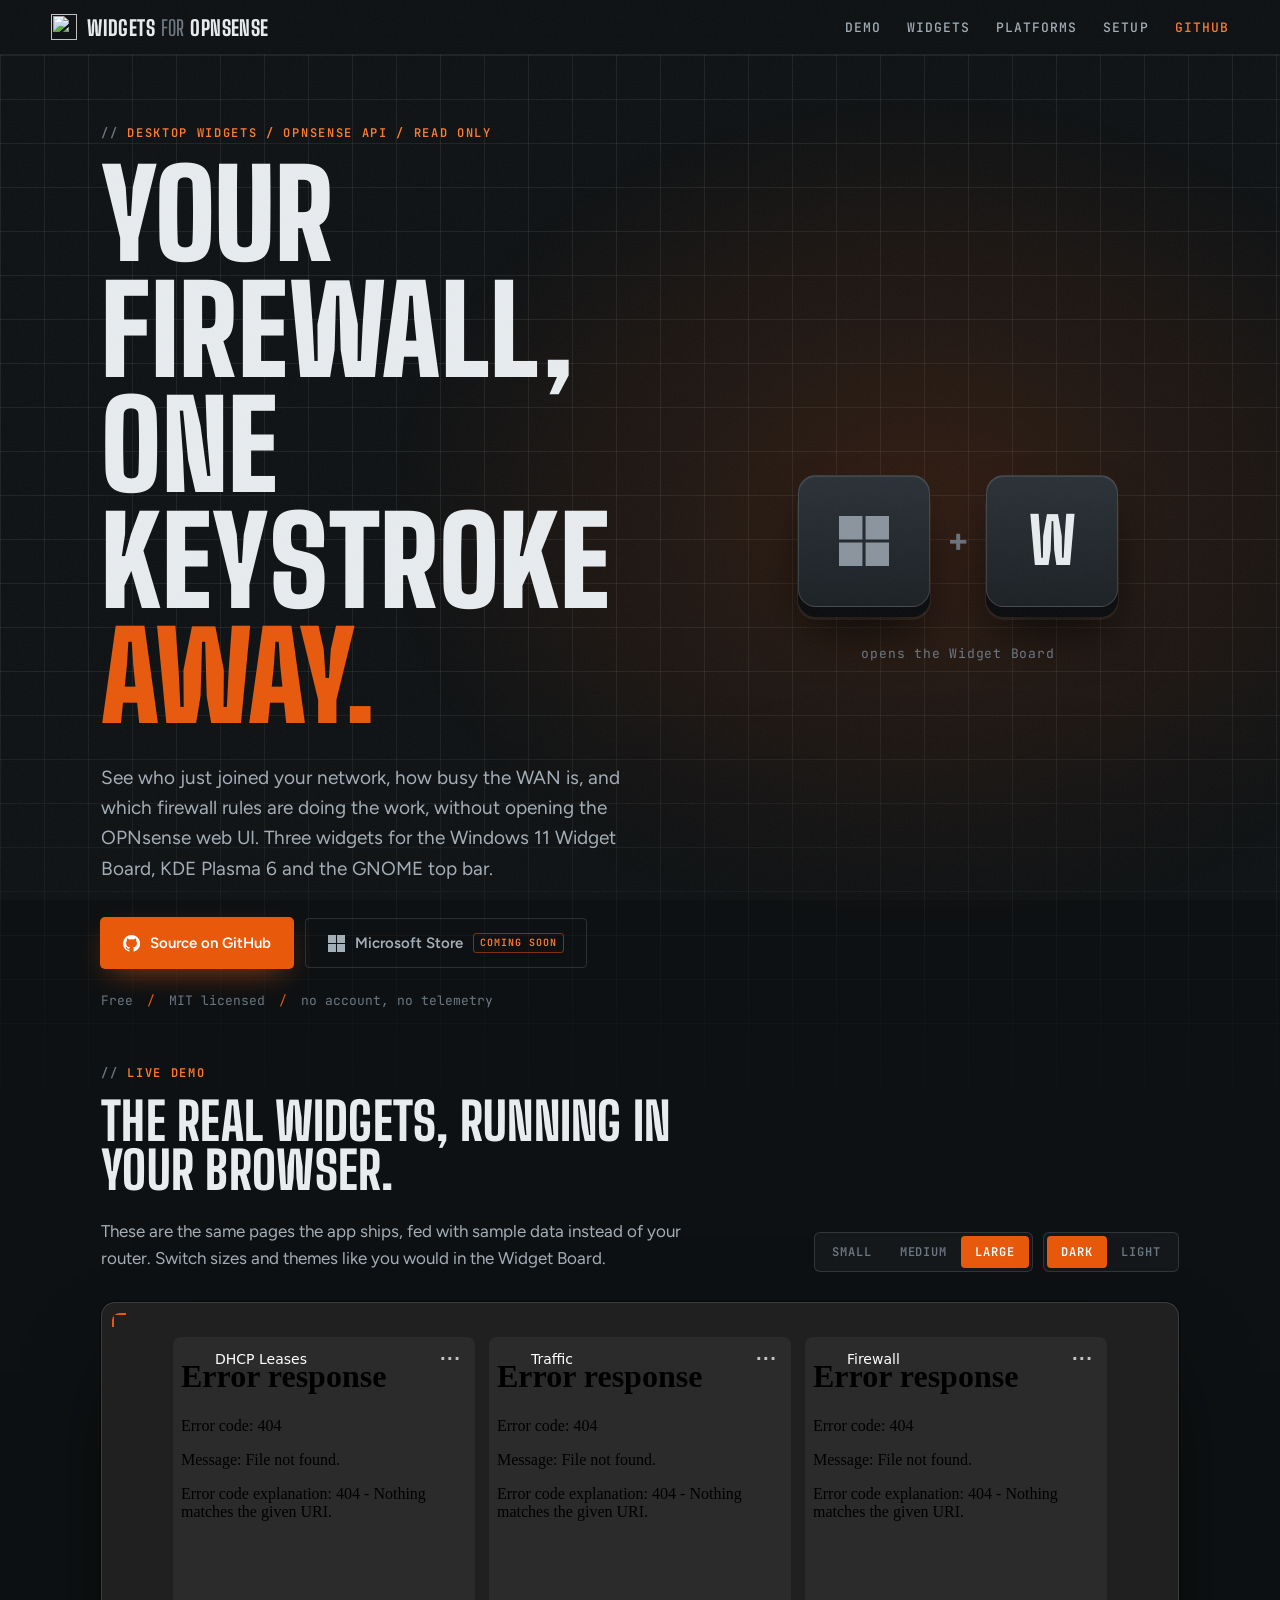
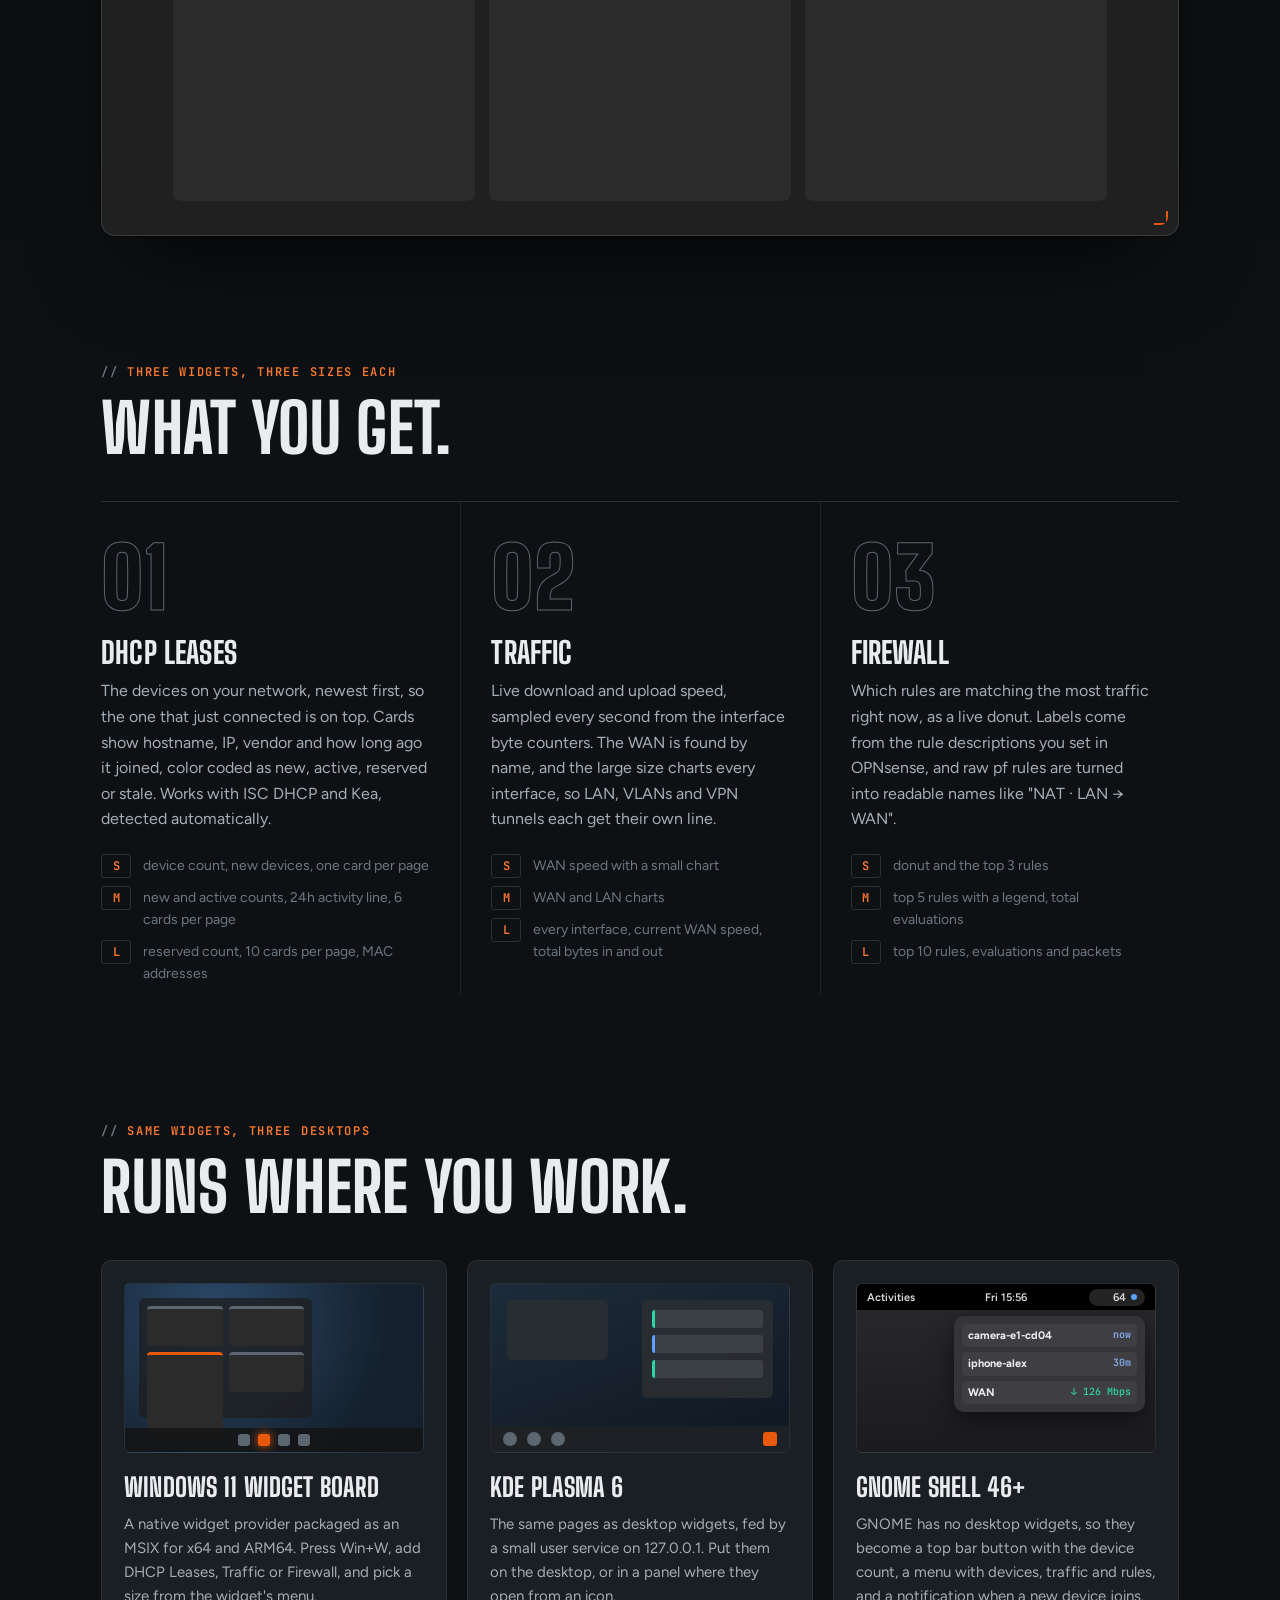
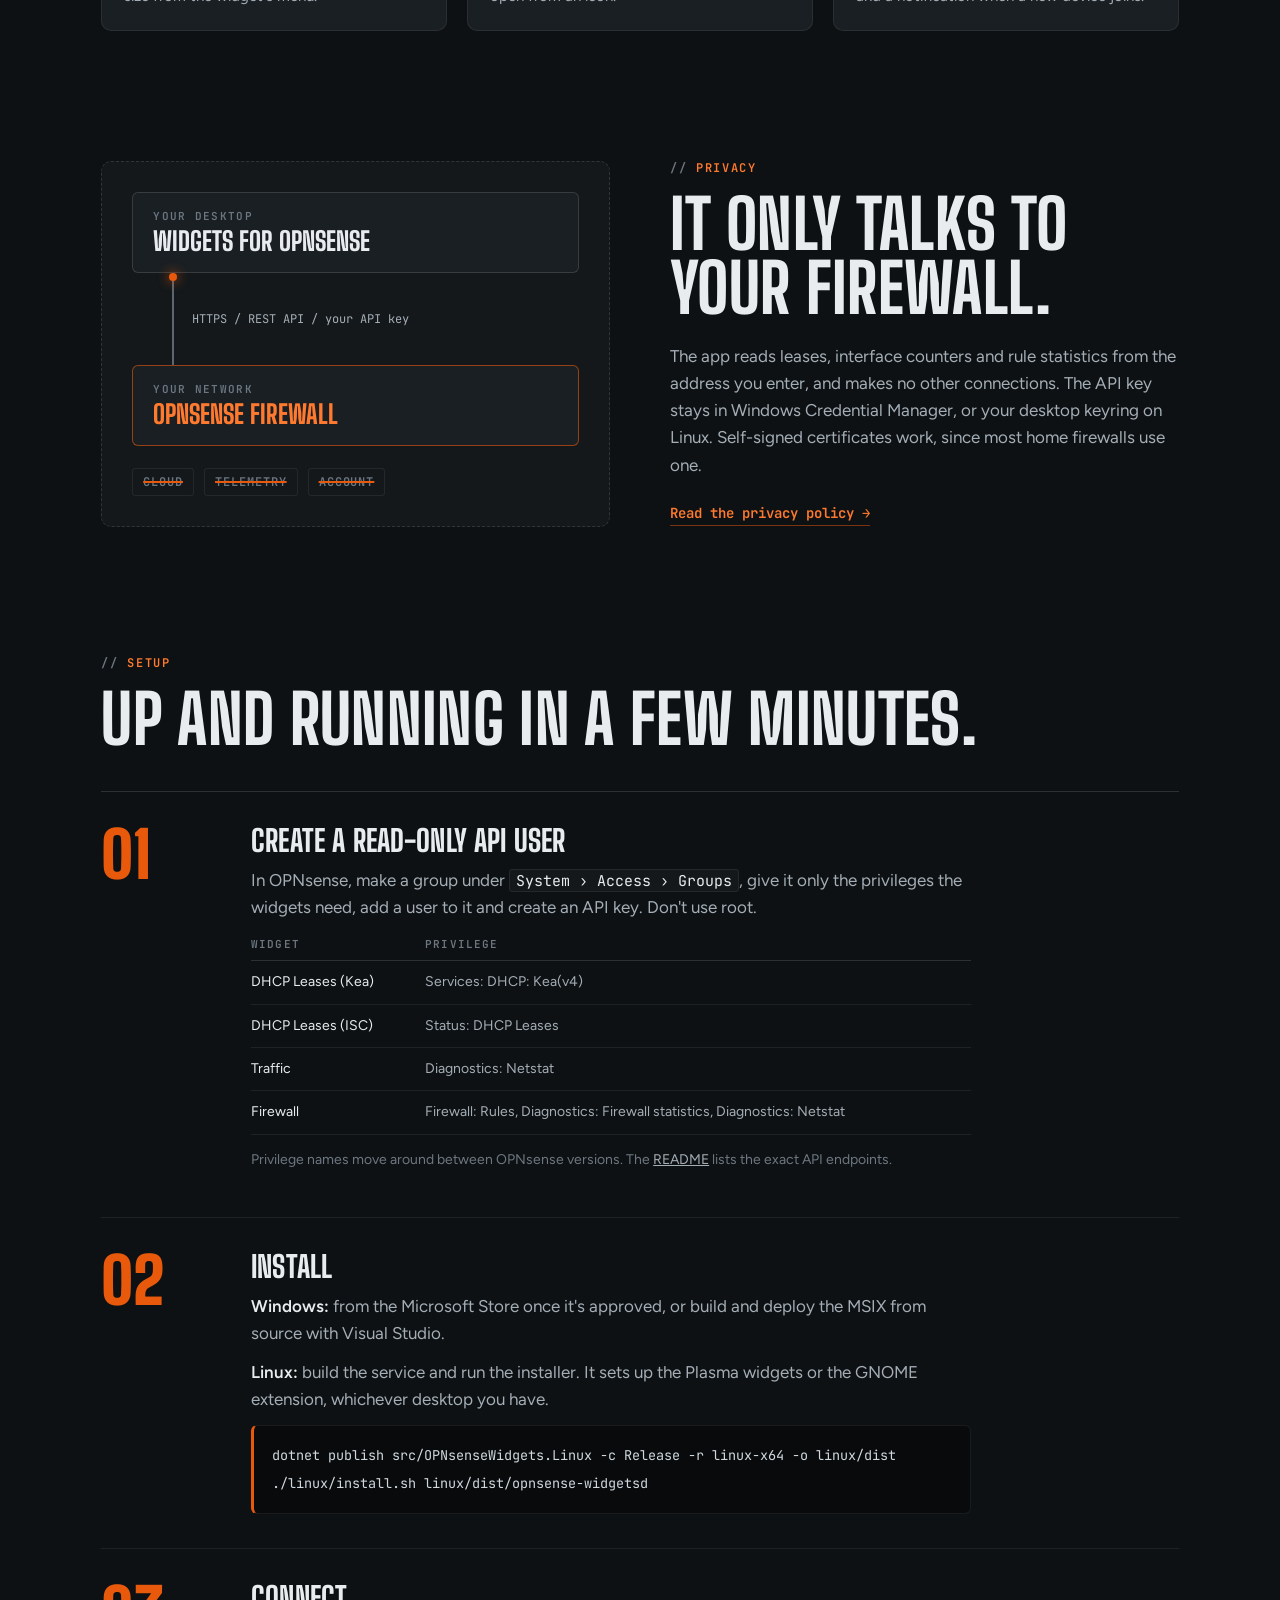
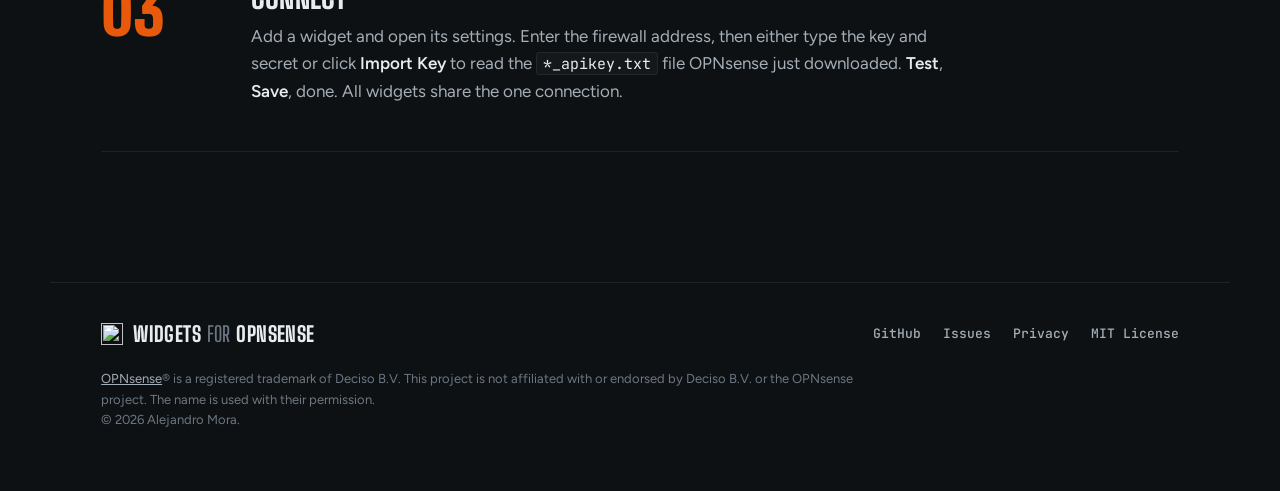
==== site/index.html @ 5791fb09 "feat: add project site for github pages Landing page with a live demo board that runs the shipped wi" ====
<!doctype html>
<html lang="en">
<head>
<meta charset="utf-8">
<meta name="viewport" content="width=device-width, initial-scale=1">
<title>Widgets for OPNsense</title>
<meta name="description" content="DHCP leases, live traffic and firewall rules from your OPNsense firewall, in the Windows 11 Widget Board, KDE Plasma 6 and the GNOME top bar. Free and open source.">
<meta property="og:title" content="Widgets for OPNsense">
<meta property="og:description" content="Your OPNsense firewall's DHCP leases, traffic and firewall rules, one keystroke away.">
<meta property="og:image" content="https://amd989.github.io/widgets-for-opnsense/assets/Screenshot-Dark.png">
<meta property="og:type" content="website">
<meta name="theme-color" content="#0e1113">
<link rel="icon" href="assets/logo.svg" type="image/svg+xml">
<link rel="preconnect" href="https://fonts.googleapis.com">
<link rel="preconnect" href="https://fonts.gstatic.com" crossorigin>
<link href="https://fonts.googleapis.com/css2?family=Big+Shoulders+Display:wght@600;800;900&family=Figtree:wght@400;500;600&family=JetBrains+Mono:wght@400;600&display=swap" rel="stylesheet">
<link rel="stylesheet" href="site.css">
</head>
<body>

<header class="nav">
  <a class="brand" href="#top" aria-label="Widgets for OPNsense, home">
    <img src="assets/logo.svg" alt="" width="26" height="26">
    <span>Widgets <em>for</em> OPNsense</span>
  </a>
  <nav aria-label="Sections">
    <a href="#demo">Demo</a>
    <a href="#widgets">Widgets</a>
    <a href="#platforms">Platforms</a>
    <a href="#setup">Setup</a>
    <a class="nav-gh" href="https://github.com/amd989/widgets-for-opnsense">GitHub</a>
  </nav>
</header>

<main id="top">

  <!-- Hero -->
  <section class="hero">
    <div class="hero-grid" aria-hidden="true"></div>
    <div class="hero-copy">
      <p class="eyebrow reveal" style="--d:0">desktop widgets / opnsense api / read only</p>
      <h1 class="reveal" style="--d:1">Your firewall,<br>one keystroke <span class="hl">away.</span></h1>
      <p class="lede reveal" style="--d:2">
        See who just joined your network, how busy the WAN is, and which firewall rules are doing the work,
        without opening the OPNsense web UI. Three widgets for the Windows 11 Widget Board, KDE Plasma 6 and the GNOME top bar.
      </p>
      <div class="cta reveal" style="--d:3">
        <a class="btn btn-primary" href="https://github.com/amd989/widgets-for-opnsense">
          <svg viewBox="0 0 16 16" aria-hidden="true"><path fill="currentColor" d="M8 0a8 8 0 0 0-2.53 15.59c.4.07.55-.17.55-.38v-1.34c-2.23.48-2.7-1.07-2.7-1.07-.36-.92-.89-1.17-.89-1.17-.73-.5.06-.49.06-.49.8.06 1.23.83 1.23.83.72 1.23 1.88.87 2.34.67.07-.52.28-.87.5-1.07-1.78-.2-3.65-.89-3.65-3.95 0-.87.31-1.59.83-2.15-.08-.2-.36-1.02.08-2.12 0 0 .67-.21 2.2.82a7.6 7.6 0 0 1 4 0c1.53-1.03 2.2-.82 2.2-.82.44 1.1.16 1.92.08 2.12.51.56.82 1.28.82 2.15 0 3.07-1.87 3.75-3.66 3.95.29.25.54.73.54 1.48v2.2c0 .21.15.46.55.38A8 8 0 0 0 8 0Z"/></svg>
          Source on GitHub
        </a>
        <span class="btn btn-ghost" title="Submitted to the Microsoft Store, waiting for certification">
          <svg viewBox="0 0 16 16" aria-hidden="true"><path fill="currentColor" d="M0 0h7.5v7.5H0zM8.5 0H16v7.5H8.5zM0 8.5h7.5V16H0zM8.5 8.5H16V16H8.5z"/></svg>
          Microsoft Store <small>coming soon</small>
        </span>
      </div>
      <p class="meta reveal" style="--d:4">Free <i>/</i> MIT licensed <i>/</i> no account, no telemetry</p>
    </div>

    <div class="keys reveal" style="--d:2" aria-label="Press Windows key and W to open the Widget Board">
      <kbd class="key key-win"><svg viewBox="0 0 16 16" aria-hidden="true"><path fill="currentColor" d="M0 0h7.5v7.5H0zM8.5 0H16v7.5H8.5zM0 8.5h7.5V16H0zM8.5 8.5H16V16H8.5z"/></svg></kbd>
      <span class="plus" aria-hidden="true">+</span>
      <kbd class="key key-w">W</kbd>
      <p class="keys-cap">opens the Widget Board</p>
    </div>
  </section>

  <!-- Live board -->
  <section id="demo" class="demo">
    <div class="demo-head">
      <div>
        <p class="eyebrow">live demo</p>
        <h2>The real widgets, running in your browser.</h2>
        <p class="sub">These are the same pages the app ships, fed with sample data instead of your router. Switch sizes and themes like you would in the Widget Board.</p>
      </div>
      <div class="controls" role="group" aria-label="Demo options">
        <div class="seg" role="radiogroup" aria-label="Widget size">
          <button type="button" data-size="small" role="radio" aria-checked="false">Small</button>
          <button type="button" data-size="medium" role="radio" aria-checked="false">Medium</button>
          <button type="button" data-size="large" role="radio" aria-checked="true">Large</button>
        </div>
        <div class="seg" role="radiogroup" aria-label="Theme">
          <button type="button" data-theme="dark" role="radio" aria-checked="true">Dark</button>
          <button type="button" data-theme="light" role="radio" aria-checked="false">Light</button>
        </div>
      </div>
    </div>

    <div class="board" data-theme="dark" data-size="large">
      <div class="tile" data-widget="DhcpLeases" data-title="DHCP Leases"></div>
      <div class="tile" data-widget="Traffic" data-title="Traffic"></div>
      <div class="tile" data-widget="Firewall" data-title="Firewall"></div>
    </div>
  </section>

  <!-- Widgets -->
  <section id="widgets" class="widgets">
    <p class="eyebrow">three widgets, three sizes each</p>
    <h2>What you get.</h2>

    <div class="wlist">
      <article class="w reveal-on-scroll">
        <span class="num">01</span>
        <h3>DHCP Leases</h3>
        <p>The devices on your network, newest first, so the one that just connected is on top. Cards show hostname, IP, vendor and how long ago it joined, color coded as new, active, reserved or stale. Works with ISC DHCP and Kea, detected automatically.</p>
        <dl class="sizes">
          <div><dt>S</dt><dd>device count, new devices, one card per page</dd></div>
          <div><dt>M</dt><dd>new and active counts, 24h activity line, 6 cards per page</dd></div>
          <div><dt>L</dt><dd>reserved count, 10 cards per page, MAC addresses</dd></div>
        </dl>
      </article>
      <article class="w reveal-on-scroll">
        <span class="num">02</span>
        <h3>Traffic</h3>
        <p>Live download and upload speed, sampled every second from the interface byte counters. The WAN is found by name, and the large size charts every interface, so LAN, VLANs and VPN tunnels each get their own line.</p>
        <dl class="sizes">
          <div><dt>S</dt><dd>WAN speed with a small chart</dd></div>
          <div><dt>M</dt><dd>WAN and LAN charts</dd></div>
          <div><dt>L</dt><dd>every interface, current WAN speed, total bytes in and out</dd></div>
        </dl>
      </article>
      <article class="w reveal-on-scroll">
        <span class="num">03</span>
        <h3>Firewall</h3>
        <p>Which rules are matching the most traffic right now, as a live donut. Labels come from the rule descriptions you set in OPNsense, and raw pf rules are turned into readable names like "NAT · LAN → WAN".</p>
        <dl class="sizes">
          <div><dt>S</dt><dd>donut and the top 3 rules</dd></div>
          <div><dt>M</dt><dd>top 5 rules with a legend, total evaluations</dd></div>
          <div><dt>L</dt><dd>top 10 rules, evaluations and packets</dd></div>
        </dl>
      </article>
    </div>
  </section>

  <!-- Platforms -->
  <section id="platforms" class="platforms">
    <p class="eyebrow">same widgets, three desktops</p>
    <h2>Runs where you work.</h2>

    <div class="plist">
      <article class="p reveal-on-scroll">
        <div class="mock mock-win" aria-hidden="true">
          <div class="mw-board">
            <span></span><span></span><span class="tall"></span><span></span>
          </div>
          <div class="mw-bar"><i></i><i class="on"></i><i></i><i></i></div>
        </div>
        <h3>Windows 11 Widget Board</h3>
        <p>A native widget provider packaged as an MSIX for x64 and ARM64. Press Win+W, add DHCP Leases, Traffic or Firewall, and pick a size from the widget's menu.</p>
      </article>
      <article class="p reveal-on-scroll">
        <div class="mock mock-kde" aria-hidden="true">
          <div class="mk-widget"><b></b><b></b><b></b></div>
          <div class="mk-widget small"><u></u></div>
          <div class="mk-panel"><i></i><i></i><i></i><i class="on"></i></div>
        </div>
        <h3>KDE Plasma 6</h3>
        <p>The same pages as desktop widgets, fed by a small user service on 127.0.0.1. Put them on the desktop, or in a panel where they open from an icon.</p>
      </article>
      <article class="p reveal-on-scroll">
        <div class="mock mock-gnome" aria-hidden="true">
          <div class="mg-bar"><span>Activities</span><span>Fri 15:56</span><span class="mg-btn"><img src="assets/logo.svg" alt="">64<i></i></span></div>
          <div class="mg-menu">
            <p><b>camera-e1-cd04</b><span>now</span></p>
            <p><b>iphone-alex</b><span>30m</span></p>
            <p class="t"><b>WAN</b><span>↓ 126 Mbps</span></p>
          </div>
        </div>
        <h3>GNOME Shell 46+</h3>
        <p>GNOME has no desktop widgets, so they become a top bar button with the device count, a menu with devices, traffic and rules, and a notification when a new device joins.</p>
      </article>
    </div>
  </section>

  <!-- Privacy -->
  <section class="privacy">
    <div class="flow reveal-on-scroll" aria-label="Your desktop talks only to your OPNsense firewall over its API">
      <div class="node">
        <span class="node-k">your desktop</span>
        <span class="node-v">Widgets for OPNsense</span>
      </div>
      <div class="wire"><span>HTTPS / REST API / your API key</span><i></i></div>
      <div class="node node-fw">
        <span class="node-k">your network</span>
        <span class="node-v">OPNsense firewall</span>
      </div>
      <div class="nocloud"><s>cloud</s><s>telemetry</s><s>account</s></div>
    </div>
    <div class="privacy-copy">
      <p class="eyebrow">privacy</p>
      <h2>It only talks to your firewall.</h2>
      <p>The app reads leases, interface counters and rule statistics from the address you enter, and makes no other connections. The API key stays in Windows Credential Manager, or your desktop keyring on Linux. Self-signed certificates work, since most home firewalls use one.</p>
      <a class="link" href="https://github.com/amd989/widgets-for-opnsense/blob/main/PRIVACY.md">Read the privacy policy →</a>
    </div>
  </section>

  <!-- Setup -->
  <section id="setup" class="setup">
    <p class="eyebrow">setup</p>
    <h2>Up and running in a few minutes.</h2>

    <ol class="steps">
      <li class="reveal-on-scroll">
        <h3>Create a read-only API user</h3>
        <p>In OPNsense, make a group under <span class="path">System › Access › Groups</span>, give it only the privileges the widgets need, add a user to it and create an API key. Don't use root.</p>
        <table class="priv">
          <thead><tr><th>Widget</th><th>Privilege</th></tr></thead>
          <tbody>
            <tr><td>DHCP Leases (Kea)</td><td>Services: DHCP: Kea(v4)</td></tr>
            <tr><td>DHCP Leases (ISC)</td><td>Status: DHCP Leases</td></tr>
            <tr><td>Traffic</td><td>Diagnostics: Netstat</td></tr>
            <tr><td>Firewall</td><td>Firewall: Rules, Diagnostics: Firewall statistics, Diagnostics: Netstat</td></tr>
          </tbody>
        </table>
        <p class="note">Privilege names move around between OPNsense versions. The <a href="https://github.com/amd989/widgets-for-opnsense#opnsense-api-user">README</a> lists the exact API endpoints.</p>
      </li>
      <li class="reveal-on-scroll">
        <h3>Install</h3>
        <p><b>Windows:</b> from the Microsoft Store once it's approved, or build and deploy the MSIX from source with Visual Studio.</p>
        <p><b>Linux:</b> build the service and run the installer. It sets up the Plasma widgets or the GNOME extension, whichever desktop you have.</p>
        <pre><code>dotnet publish src/OPNsenseWidgets.Linux -c Release -r linux-x64 -o linux/dist
./linux/install.sh linux/dist/opnsense-widgetsd</code></pre>
      </li>
      <li class="reveal-on-scroll">
        <h3>Connect</h3>
        <p>Add a widget and open its settings. Enter the firewall address, then either type the key and secret or click <b>Import Key</b> to read the <span class="path">*_apikey.txt</span> file OPNsense just downloaded. <b>Test</b>, <b>Save</b>, done. All widgets share the one connection.</p>
      </li>
    </ol>
  </section>

</main>

<footer class="foot">
  <div class="foot-row">
    <a class="brand" href="#top"><img src="assets/logo.svg" alt="" width="22" height="22"><span>Widgets <em>for</em> OPNsense</span></a>
    <nav aria-label="Project links">
      <a href="https://github.com/amd989/widgets-for-opnsense">GitHub</a>
      <a href="https://github.com/amd989/widgets-for-opnsense/issues">Issues</a>
      <a href="https://github.com/amd989/widgets-for-opnsense/blob/main/PRIVACY.md">Privacy</a>
      <a href="https://github.com/amd989/widgets-for-opnsense/blob/main/LICENSE">MIT License</a>
    </nav>
  </div>
  <p class="legal">
    <a href="https://opnsense.org">OPNsense</a>® is a registered trademark of Deciso B.V. This project is not affiliated with or endorsed by Deciso B.V. or the OPNsense project. The name is used with their permission.
    <br>© 2026 Alejandro Mora.
  </p>
</footer>

<script src="site.js"></script>
</body>
</html>
---- site/site.css ----
/* Widgets for OPNsense: project site.
   Look: a network operations console. Slate panels, a fine rack grid, signal orange from the logo. */

:root {
  --bg: #0e1113;
  --bg-2: #14181b;
  --panel: #1a1f23;
  --line: rgba(255, 255, 255, 0.07);
  --line-2: rgba(255, 255, 255, 0.13);
  --text: #e8ecef;
  --text-2: #a4aeb7;
  --text-3: #6c7782;
  --orange: #e8590c;
  --orange-2: #ff7a2e;
  --slate: #5c6670;
  --slate-2: #8a949e;
  --green: #2dd4a0;
  --display: "Big Shoulders Display", "Arial Narrow", sans-serif;
  --body: "Figtree", "Segoe UI", sans-serif;
  --mono: "JetBrains Mono", Consolas, monospace;
  --gutter: clamp(16px, 4vw, 56px);
  --max: 1180px;
}

* { box-sizing: border-box; margin: 0; padding: 0; }
html { scroll-behavior: smooth; }
body {
  background: var(--bg);
  color: var(--text);
  font: 400 17px/1.6 var(--body);
  -webkit-font-smoothing: antialiased;
  overflow-x: hidden;
}
/* Film grain over everything, very faint */
body::after {
  content: ""; position: fixed; inset: 0; pointer-events: none; z-index: 100; opacity: 0.05;
  background-image: url("data:image/svg+xml,%3Csvg xmlns='http://www.w3.org/2000/svg' width='160' height='160'%3E%3Cfilter id='n'%3E%3CfeTurbulence type='fractalNoise' baseFrequency='0.9' numOctaves='2' stitchTiles='stitch'/%3E%3C/filter%3E%3Crect width='100%25' height='100%25' filter='url(%23n)'/%3E%3C/svg%3E");
}
a { color: inherit; }
img { display: block; }
::selection { background: var(--orange); color: #fff; }

section, .foot { max-width: var(--max); margin: 0 auto; padding: 0 var(--gutter); }

.eyebrow {
  font: 600 12px/1 var(--mono); letter-spacing: 0.14em; text-transform: uppercase;
  color: var(--orange-2); margin-bottom: 18px;
}
.eyebrow::before { content: "// "; color: var(--text-3); }
h1, h2, h3 { font-family: var(--display); font-weight: 800; letter-spacing: 0.005em; line-height: 0.95; }
h2 { font-size: clamp(40px, 6vw, 68px); text-transform: uppercase; margin-bottom: 22px; }
h3 { font-size: 30px; text-transform: uppercase; margin-bottom: 12px; }

/* Nav */
.nav {
  position: sticky; top: 0; z-index: 50;
  display: flex; align-items: center; justify-content: space-between; gap: 16px;
  padding: 14px var(--gutter);
  background: rgba(14, 17, 19, 0.78); backdrop-filter: blur(12px);
  border-bottom: 1px solid var(--line);
}
.brand { display: flex; align-items: center; gap: 10px; text-decoration: none; font: 800 21px/1 var(--display); text-transform: uppercase; letter-spacing: 0.02em; }
.brand em { font-style: normal; color: var(--text-3); font-weight: 600; }
.nav nav { display: flex; gap: 26px; font: 500 13px/1 var(--mono); text-transform: uppercase; letter-spacing: 0.08em; }
.nav nav a { text-decoration: none; color: var(--text-2); transition: color 0.2s; }
.nav nav a:hover { color: var(--text); }
.nav .nav-gh { color: var(--orange-2); }
@media (max-width: 760px) { .nav nav a:not(.nav-gh) { display: none; } }

/* Hero */
.hero {
  position: relative; min-height: 78vh;
  display: grid; grid-template-columns: 1.35fr 1fr; align-items: center; gap: 40px;
  padding-top: 72px; padding-bottom: 150px;
}
.hero-grid {
  position: absolute; inset: 0 calc(50% - 50vw); z-index: -1;
  background:
    radial-gradient(ellipse 60% 55% at 72% 42%, rgba(232, 89, 12, 0.16), transparent 70%),
    linear-gradient(var(--line) 1px, transparent 1px) 0 0 / 44px 44px,
    linear-gradient(90deg, var(--line) 1px, transparent 1px) 0 0 / 44px 44px;
  mask-image: linear-gradient(to bottom, #000 55%, transparent);
}
h1 { font-size: clamp(56px, 9.5vw, 128px); text-transform: uppercase; font-weight: 900; margin-bottom: 28px; }
h1 .hl { color: var(--orange); }
.lede { max-width: 560px; color: var(--text-2); font-size: 19px; margin-bottom: 34px; }
.cta { display: flex; flex-wrap: wrap; gap: 12px; margin-bottom: 26px; }
.btn {
  display: inline-flex; align-items: center; gap: 10px; height: 50px; padding: 0 22px;
  font: 600 15px/1 var(--body); text-decoration: none; border-radius: 4px;
  transition: transform 0.15s, background 0.2s, box-shadow 0.2s;
}
.btn svg { width: 17px; height: 17px; }
.btn-primary { background: var(--orange); color: #fff; box-shadow: 0 0 0 1px var(--orange), 0 10px 30px -10px rgba(232, 89, 12, 0.7); }
.btn-primary:hover { background: var(--orange-2); transform: translateY(-2px); }
.btn-ghost { border: 1px solid var(--line-2); color: var(--text-2); cursor: default; }
.btn-ghost small { font: 600 10px/1 var(--mono); text-transform: uppercase; letter-spacing: 0.1em; color: var(--orange-2); border: 1px solid rgba(232, 89, 12, 0.5); padding: 4px 6px; border-radius: 3px; }
.meta { font: 400 13px/1 var(--mono); color: var(--text-3); }
.meta i { font-style: normal; color: var(--orange); padding: 0 6px; }

/* Keycaps: Win then W press in a loop */
.keys { display: grid; grid-template-columns: auto auto auto; align-items: center; justify-content: center; gap: 18px; }
.key {
  display: grid; place-items: center; width: 132px; height: 132px; border-radius: 18px;
  font: 800 64px/1 var(--display); color: var(--text);
  background: linear-gradient(180deg, #2a3137, #1b2024);
  border: 1px solid var(--line-2);
  box-shadow: 0 10px 0 #0a0c0e, 0 12px 0 1px rgba(255,255,255,0.06), 0 30px 50px -10px rgba(0,0,0,0.8), inset 0 1px 0 rgba(255,255,255,0.1);
  animation: press 4s infinite;
}
.key svg { width: 50px; height: 50px; color: var(--slate-2); }
.key-w { animation-delay: 0.35s; }
.plus { font: 600 34px/1 var(--mono); color: var(--text-3); }
.keys-cap { grid-column: 1 / -1; text-align: center; margin-top: 22px; font: 400 13px/1 var(--mono); color: var(--text-3); letter-spacing: 0.06em; }
@keyframes press {
  0%, 12%, 100% { transform: translateY(0); box-shadow: 0 10px 0 #0a0c0e, 0 12px 0 1px rgba(255,255,255,0.06), 0 30px 50px -10px rgba(0,0,0,0.8), inset 0 1px 0 rgba(255,255,255,0.1); }
  5%, 9% { transform: translateY(8px); border-color: rgba(232, 89, 12, 0.8);
           box-shadow: 0 2px 0 #0a0c0e, 0 0 40px -4px rgba(232, 89, 12, 0.55), inset 0 1px 0 rgba(255,255,255,0.1); }
}

/* Demo board */
.demo { position: relative; margin-top: -90px; padding-bottom: 130px; }
.demo-head { display: flex; justify-content: space-between; align-items: end; gap: 28px; flex-wrap: wrap; margin-bottom: 30px; }
.demo-head h2 { font-size: clamp(34px, 4.6vw, 52px); max-width: 640px; }
.sub { color: var(--text-2); max-width: 580px; }
.controls { display: flex; gap: 10px; flex-wrap: wrap; }
.seg { display: inline-flex; padding: 3px; border: 1px solid var(--line-2); border-radius: 6px; background: var(--bg-2); }
.seg button {
  font: 600 12px/1 var(--mono); text-transform: uppercase; letter-spacing: 0.08em;
  padding: 10px 14px; border: 0; border-radius: 4px; background: transparent; color: var(--text-3); cursor: pointer;
  transition: background 0.2s, color 0.2s;
}
.seg button:hover { color: var(--text); }
.seg button[aria-checked="true"] { background: var(--orange); color: #fff; }
.seg button:focus-visible { outline: 2px solid var(--orange-2); outline-offset: 2px; }

.board {
  --board-bg: #202020; --tile-bg: #2b2b2b; --tile-text: #fff; --tile-text-2: rgba(255,255,255,0.72);
  display: flex; justify-content: center; align-items: flex-start; flex-wrap: wrap; gap: 14px;
  padding: 34px 24px; border-radius: 14px;
  background: var(--board-bg);
  border: 1px solid var(--line-2);
  box-shadow: 0 40px 90px -30px rgba(0,0,0,0.9), 0 0 0 1px rgba(0,0,0,0.5);
  transition: background 0.35s;
  position: relative;
}
.board::before { /* corner marks, like a rack panel */
  content: ""; position: absolute; inset: 10px; pointer-events: none; border-radius: 8px;
  background:
    linear-gradient(var(--orange), var(--orange)) top left / 14px 2px no-repeat,
    linear-gradient(var(--orange), var(--orange)) top left / 2px 14px no-repeat,
    linear-gradient(var(--orange), var(--orange)) bottom right / 14px 2px no-repeat,
    linear-gradient(var(--orange), var(--orange)) bottom right / 2px 14px no-repeat;
}
.board[data-theme="light"] { --board-bg: #e9eef3; --tile-bg: #fbfbfb; --tile-text: #1a1a1a; --tile-text-2: rgba(0,0,0,0.6); }
.tile {
  position: relative; width: 302px; height: var(--h, 464px); flex: none;
  border-radius: 8px; overflow: hidden; background: var(--tile-bg); color: var(--tile-text);
  transition: height 0.45s cubic-bezier(.2,.8,.2,1), background 0.35s;
  font-family: "Segoe UI Variable Text", "Segoe UI", system-ui, sans-serif;
}
.board[data-size="small"] .tile { --h: 148px; }
.board[data-size="medium"] .tile { --h: 306px; }
.tile iframe { position: absolute; inset: 0; width: 100%; height: 100%; border: 0; background: transparent; }
.titlebar {
  position: absolute; top: 0; left: 0; right: 0; height: 44px; z-index: 1;
  display: flex; align-items: center; justify-content: space-between; padding: 0 14px 0 16px;
  pointer-events: none; font-size: 14px;
}
.titlebar .name { display: flex; align-items: center; gap: 10px; }
.titlebar img { width: 16px; height: 16px; }
.titlebar .more { font-size: 16px; font-weight: 700; letter-spacing: 1px; color: var(--tile-text-2); }

/* Widgets list */
.widgets { padding-bottom: 130px; }
.wlist { display: grid; grid-template-columns: repeat(3, 1fr); border-top: 1px solid var(--line-2); margin-top: 40px; }
.w { padding: 34px 30px 10px 0; position: relative; }
.w + .w { padding-left: 30px; border-left: 1px solid var(--line); }
.num { display: block; font: 900 84px/1 var(--display); color: transparent; -webkit-text-stroke: 1px var(--slate); margin-bottom: 18px; }
.w:hover .num { -webkit-text-stroke-color: var(--orange); }
.w p { color: var(--text-2); font-size: 16px; margin-bottom: 22px; }
.sizes { display: grid; gap: 8px; }
.sizes div { display: grid; grid-template-columns: 30px 1fr; gap: 12px; align-items: baseline; }
.sizes dt { font: 600 12px/22px var(--mono); text-align: center; border: 1px solid var(--line-2); border-radius: 3px; color: var(--orange-2); }
.sizes dd { font-size: 14px; color: var(--text-3); }

/* Platforms */
.platforms { padding-bottom: 130px; }
.plist { display: grid; grid-template-columns: repeat(3, 1fr); gap: 20px; margin-top: 40px; }
.p { background: var(--panel); border: 1px solid var(--line); border-radius: 10px; padding: 22px; transition: border-color 0.25s, transform 0.25s; }
.p:hover { border-color: rgba(232, 89, 12, 0.5); transform: translateY(-4px); }
.p h3 { font-size: 26px; margin-top: 22px; }
.p p { color: var(--text-2); font-size: 15px; }
.mock { height: 170px; border-radius: 6px; position: relative; overflow: hidden; border: 1px solid var(--line); }

.mock-win { background: radial-gradient(circle at 30% 20%, #2c4a6a, #14202d 70%); }
.mw-board { position: absolute; left: 14px; top: 14px; bottom: 34px; width: 58%; padding: 8px; border-radius: 6px;
  background: rgba(30, 30, 30, 0.75); backdrop-filter: blur(6px); display: grid; grid-template-columns: 1fr 1fr; gap: 6px; align-content: start; }
.mw-board span { height: 40px; border-radius: 4px; background: #2b2b2b; border-top: 3px solid var(--slate); }
.mw-board span.tall { height: 86px; grid-row: span 2; border-top-color: var(--orange); }
.mw-bar { position: absolute; left: 0; right: 0; bottom: 0; height: 24px; background: rgba(20, 20, 20, 0.85); display: flex; justify-content: center; gap: 8px; align-items: center; }
.mw-bar i { width: 12px; height: 12px; border-radius: 3px; background: var(--slate); }
.mw-bar i.on { background: var(--orange); box-shadow: 0 0 10px var(--orange); }

.mock-kde { background: linear-gradient(160deg, #1d2b3a, #0f1720); }
.mk-widget { position: absolute; right: 16px; top: 16px; width: 44%; height: 98px; border-radius: 6px; background: rgba(42, 46, 50, 0.92); padding: 10px; display: grid; gap: 7px; align-content: start; }
.mk-widget b { height: 18px; border-radius: 3px; background: #3a4046; border-left: 3px solid var(--green); }
.mk-widget b:nth-child(2) { border-left-color: #5ba3ff; }
.mk-widget.small { right: auto; left: 16px; width: 34%; height: 60px; }
.mk-widget.small u { display: block; height: 100%; border-radius: 3px;
  background: linear-gradient(transparent 55%, rgba(45, 212, 160, 0.25) 55%), repeating-linear-gradient(90deg, transparent 0 10px, rgba(45,212,160,0.5) 10px 11px); }
.mk-panel { position: absolute; left: 0; right: 0; bottom: 0; height: 26px; background: rgba(30, 33, 36, 0.95); display: flex; gap: 10px; align-items: center; padding-left: 12px; }
.mk-panel i { width: 14px; height: 14px; border-radius: 50%; background: var(--slate); }
.mk-panel i.on { border-radius: 3px; background: var(--orange); margin-left: auto; margin-right: 12px; }

.mock-gnome { background: linear-gradient(180deg, #2a2a2e, #1b1b1e); }
.mg-bar { height: 26px; background: #000; display: grid; grid-template-columns: 1fr auto 1fr; align-items: center; padding: 0 10px; font: 600 11px/1 var(--body); color: #ddd; }
.mg-bar span:nth-child(2) { text-align: center; }
.mg-btn { justify-self: end; display: inline-flex; align-items: center; gap: 5px; padding: 3px 8px; border-radius: 10px; background: rgba(255,255,255,0.14); }
.mg-btn img { width: 11px; height: 11px; }
.mg-btn i { width: 6px; height: 6px; border-radius: 50%; background: #5ba3ff; }
.mg-menu { position: absolute; right: 10px; top: 32px; width: 64%; padding: 8px; border-radius: 10px; background: #353539; box-shadow: 0 8px 24px rgba(0,0,0,0.5); display: grid; gap: 5px; }
.mg-menu p { display: flex; justify-content: space-between; font: 500 11px/1.4 var(--body); color: #eee; padding: 4px 6px; border-radius: 5px; background: rgba(255,255,255,0.05); }
.mg-menu p span { font-family: var(--mono); color: #8ab4f8; font-size: 10px; }
.mg-menu p.t span { color: var(--green); }

/* Privacy */
.privacy { display: grid; grid-template-columns: 1fr 1fr; gap: 60px; align-items: center; padding-bottom: 130px; }
.privacy-copy p:not(.eyebrow) { color: var(--text-2); margin-bottom: 20px; }
.link { color: var(--orange-2); font: 600 14px/1 var(--mono); text-decoration: none; border-bottom: 1px solid rgba(232, 89, 12, 0.5); padding-bottom: 3px; }
.link:hover { color: #fff; border-color: #fff; }
.flow { display: grid; grid-template-columns: 1fr; gap: 0; position: relative; padding: 30px; border: 1px dashed var(--line-2); border-radius: 10px; background: var(--bg-2); }
.node { padding: 18px 20px; border: 1px solid var(--line-2); border-radius: 6px; background: var(--panel); display: grid; gap: 6px; }
.node-k { font: 600 11px/1 var(--mono); text-transform: uppercase; letter-spacing: 0.12em; color: var(--text-3); }
.node-v { font: 800 26px/1 var(--display); text-transform: uppercase; }
.node-fw { border-color: rgba(232, 89, 12, 0.6); }
.node-fw .node-v { color: var(--orange-2); }
.wire { position: relative; height: 92px; margin-left: 40px; border-left: 2px solid var(--slate); }
.wire span { position: absolute; left: 18px; top: 50%; transform: translateY(-50%); font: 400 12px/1.4 var(--mono); color: var(--text-2); }
.wire i { position: absolute; left: -5px; top: 0; width: 8px; height: 8px; border-radius: 50%; background: var(--orange); box-shadow: 0 0 12px var(--orange); animation: packet 1.8s linear infinite; }
@keyframes packet { from { top: 0; } to { top: calc(100% - 8px); } }
.nocloud { display: flex; gap: 10px; margin-top: 22px; flex-wrap: wrap; }
.nocloud s { font: 600 12px/1 var(--mono); text-transform: uppercase; letter-spacing: 0.08em; color: var(--text-3); padding: 7px 10px; border: 1px solid var(--line); border-radius: 3px; text-decoration-color: var(--orange); text-decoration-thickness: 2px; }

/* Setup */
.setup { padding-bottom: 130px; }
.steps { list-style: none; counter-reset: s; display: grid; gap: 0; margin-top: 40px; border-top: 1px solid var(--line-2); }
.steps li { counter-increment: s; display: grid; grid-template-columns: 120px 1fr; column-gap: 30px; padding: 34px 0; border-bottom: 1px solid var(--line); }
.steps li::before { content: counter(s, decimal-leading-zero); grid-row: 1 / span 10; font: 900 64px/0.9 var(--display); color: var(--orange); }
.steps h3 { font-size: 30px; }
.steps p { color: var(--text-2); max-width: 720px; margin-bottom: 12px; }
.steps b { color: var(--text); font-weight: 600; }
.path { font: 400 0.88em var(--mono); color: var(--text); background: var(--bg-2); border: 1px solid var(--line); padding: 1px 6px; border-radius: 3px; white-space: nowrap; }
.note { font-size: 14px; color: var(--text-3) !important; }
.note a { color: var(--text-2); }
.priv { border-collapse: collapse; margin: 6px 0 14px; font-size: 14px; max-width: 720px; width: 100%; }
.priv th { text-align: left; font: 600 11px/1 var(--mono); text-transform: uppercase; letter-spacing: 0.1em; color: var(--text-3); padding: 0 16px 10px 0; border-bottom: 1px solid var(--line-2); }
.priv td { padding: 10px 16px 10px 0; border-bottom: 1px solid var(--line); color: var(--text-2); vertical-align: top; }
.priv td:first-child { color: var(--text); white-space: nowrap; }
pre { max-width: 720px; overflow-x: auto; padding: 16px 18px; border-radius: 6px; background: #080a0b; border: 1px solid var(--line); border-left: 3px solid var(--orange); }
code { font: 400 13.5px/1.7 var(--mono); color: #cfd8df; }

/* Footer */
.foot { padding-top: 40px; padding-bottom: 60px; border-top: 1px solid var(--line); }
.foot-row { display: flex; justify-content: space-between; align-items: center; gap: 20px; flex-wrap: wrap; margin-bottom: 24px; }
.foot nav { display: flex; gap: 22px; flex-wrap: wrap; font: 500 13px/1 var(--mono); }
.foot nav a { color: var(--text-2); text-decoration: none; }
.foot nav a:hover { color: var(--orange-2); }
.legal { font-size: 13px; color: var(--text-3); max-width: 760px; }
.legal a { color: var(--text-2); }

/* Motion: staggered load, reveal on scroll */
.reveal { opacity: 0; transform: translateY(18px); animation: rise 0.8s cubic-bezier(.2,.8,.2,1) forwards; animation-delay: calc(var(--d) * 110ms + 100ms); }
@keyframes rise { to { opacity: 1; transform: none; } }
.reveal-on-scroll { opacity: 0; transform: translateY(24px); transition: opacity 0.7s, transform 0.7s cubic-bezier(.2,.8,.2,1); }
.reveal-on-scroll.in { opacity: 1; transform: none; }
.plist .p:nth-child(2), .wlist .w:nth-child(2) { transition-delay: 0.1s; }
.plist .p:nth-child(3), .wlist .w:nth-child(3) { transition-delay: 0.2s; }
@media (prefers-reduced-motion: reduce) {
  *, *::before, *::after { animation: none !important; transition: none !important; }
  .reveal, .reveal-on-scroll { opacity: 1; transform: none; }
}

/* Responsive */
@media (max-width: 980px) {
  .hero { grid-template-columns: 1fr; min-height: 0; padding-bottom: 130px; }
  .keys { justify-content: start; }
  .key { width: 96px; height: 96px; font-size: 46px; }
  .key svg { width: 36px; height: 36px; }
  .keys-cap { text-align: left; }
  .wlist, .plist { grid-template-columns: 1fr; }
  .w + .w { padding-left: 0; border-left: 0; border-top: 1px solid var(--line); }
  .privacy { grid-template-columns: 1fr; gap: 40px; }
}
@media (max-width: 640px) {
  .board { padding: 24px 8px; }
  .steps li { grid-template-columns: 1fr; }
  .steps li::before { grid-row: auto; margin-bottom: 14px; font-size: 48px; }
  .priv td:first-child { white-space: normal; }
}
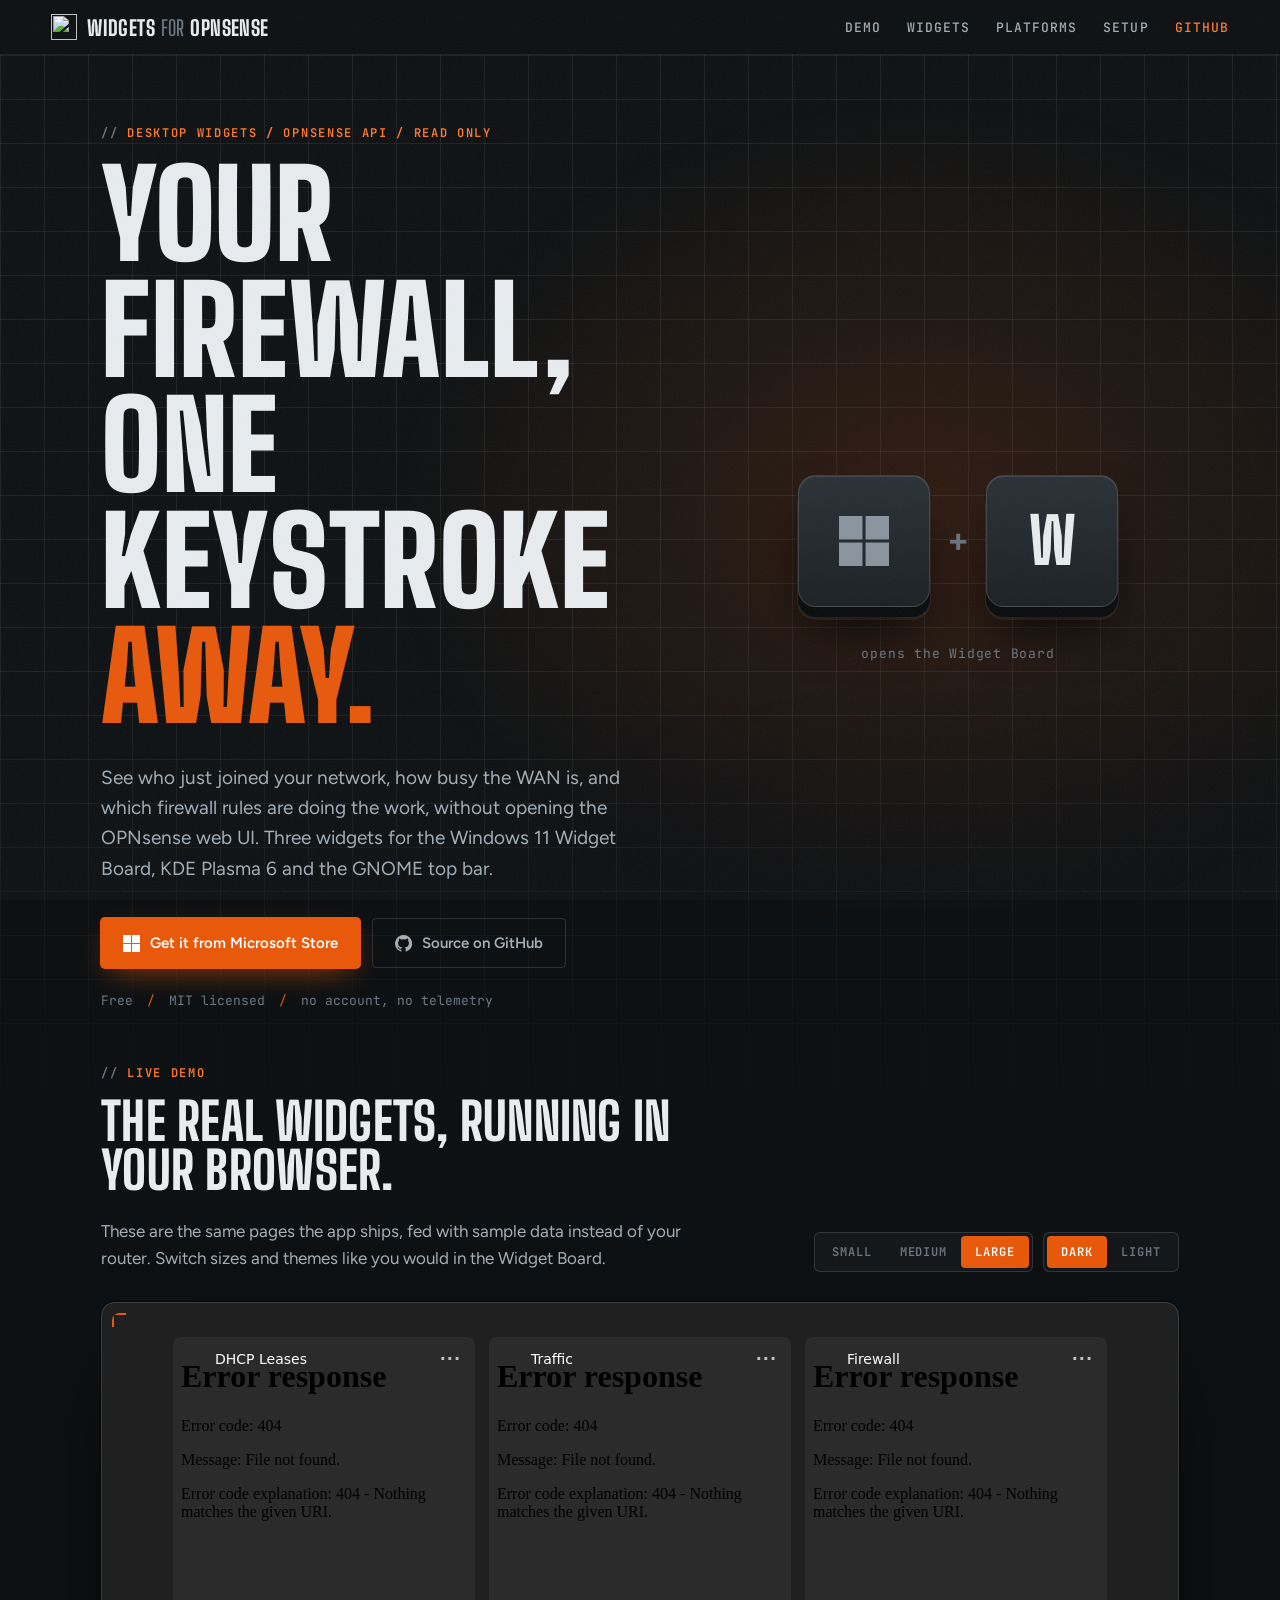
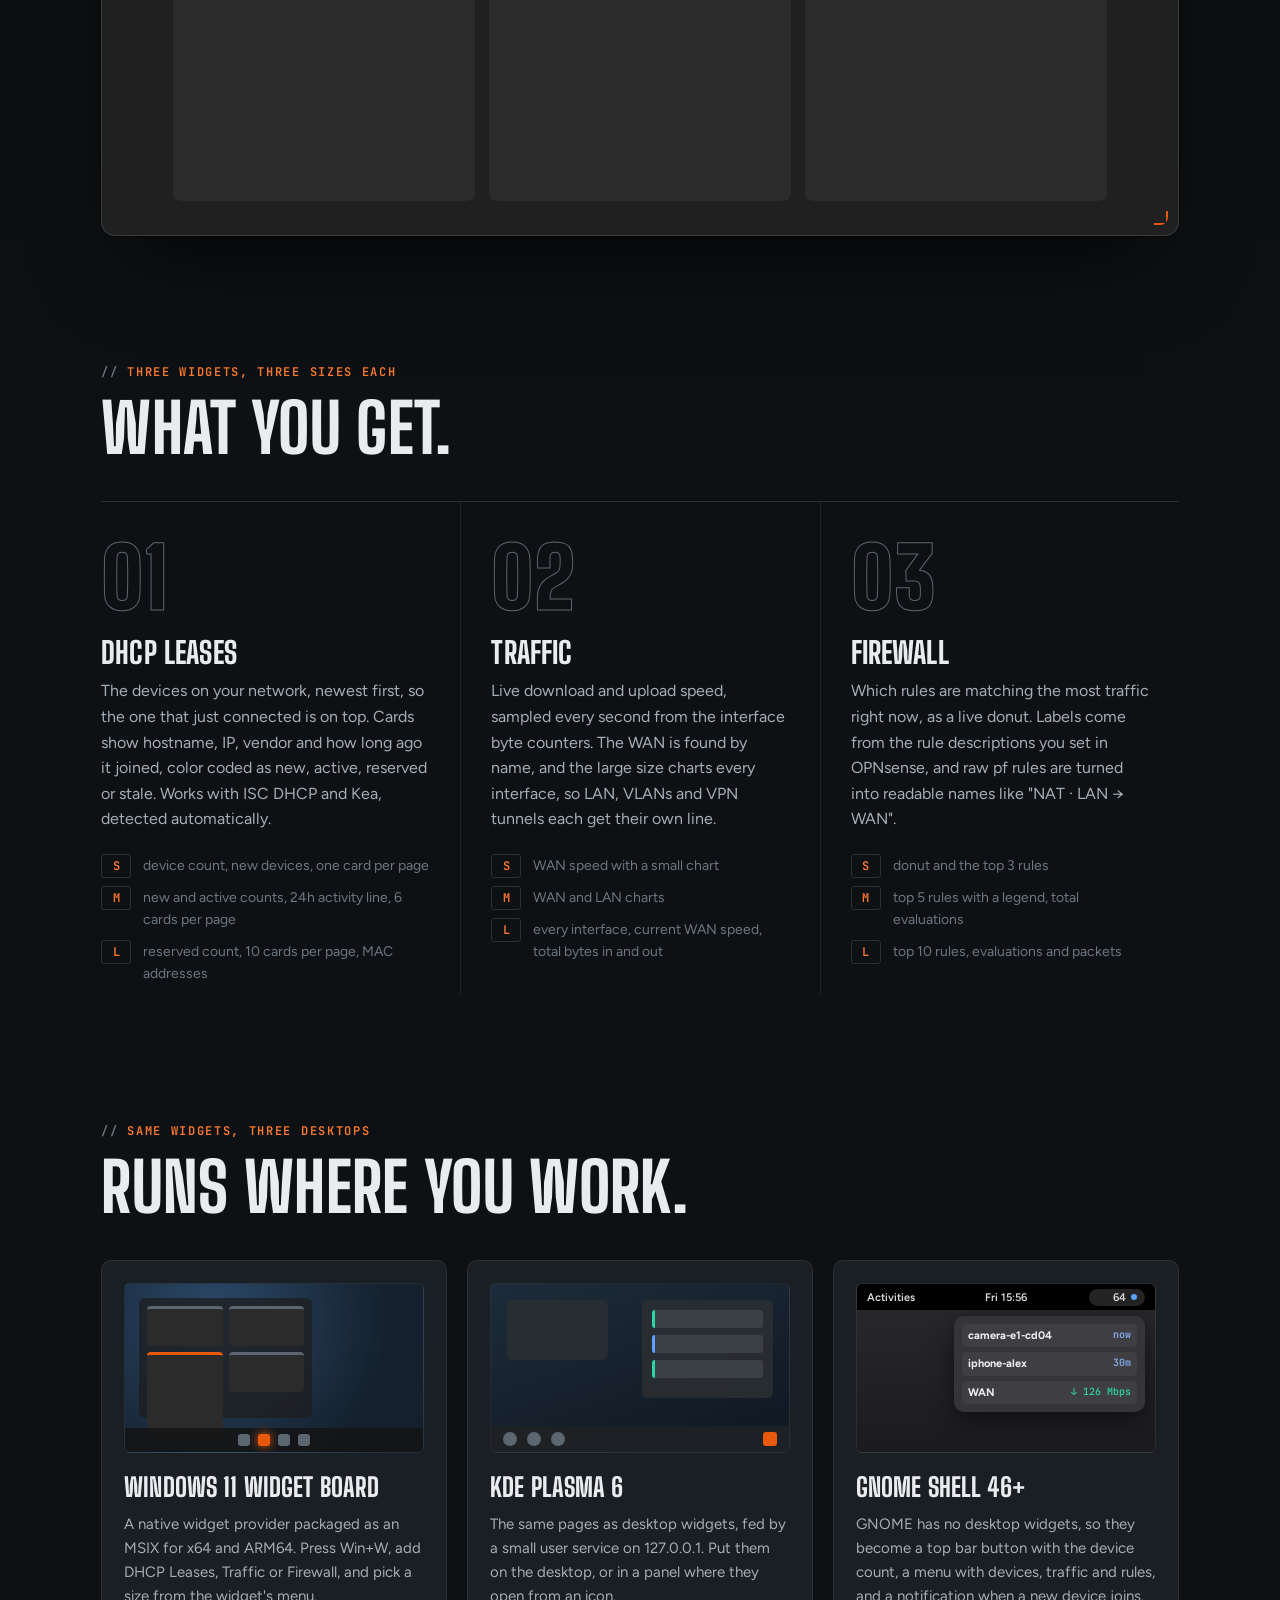
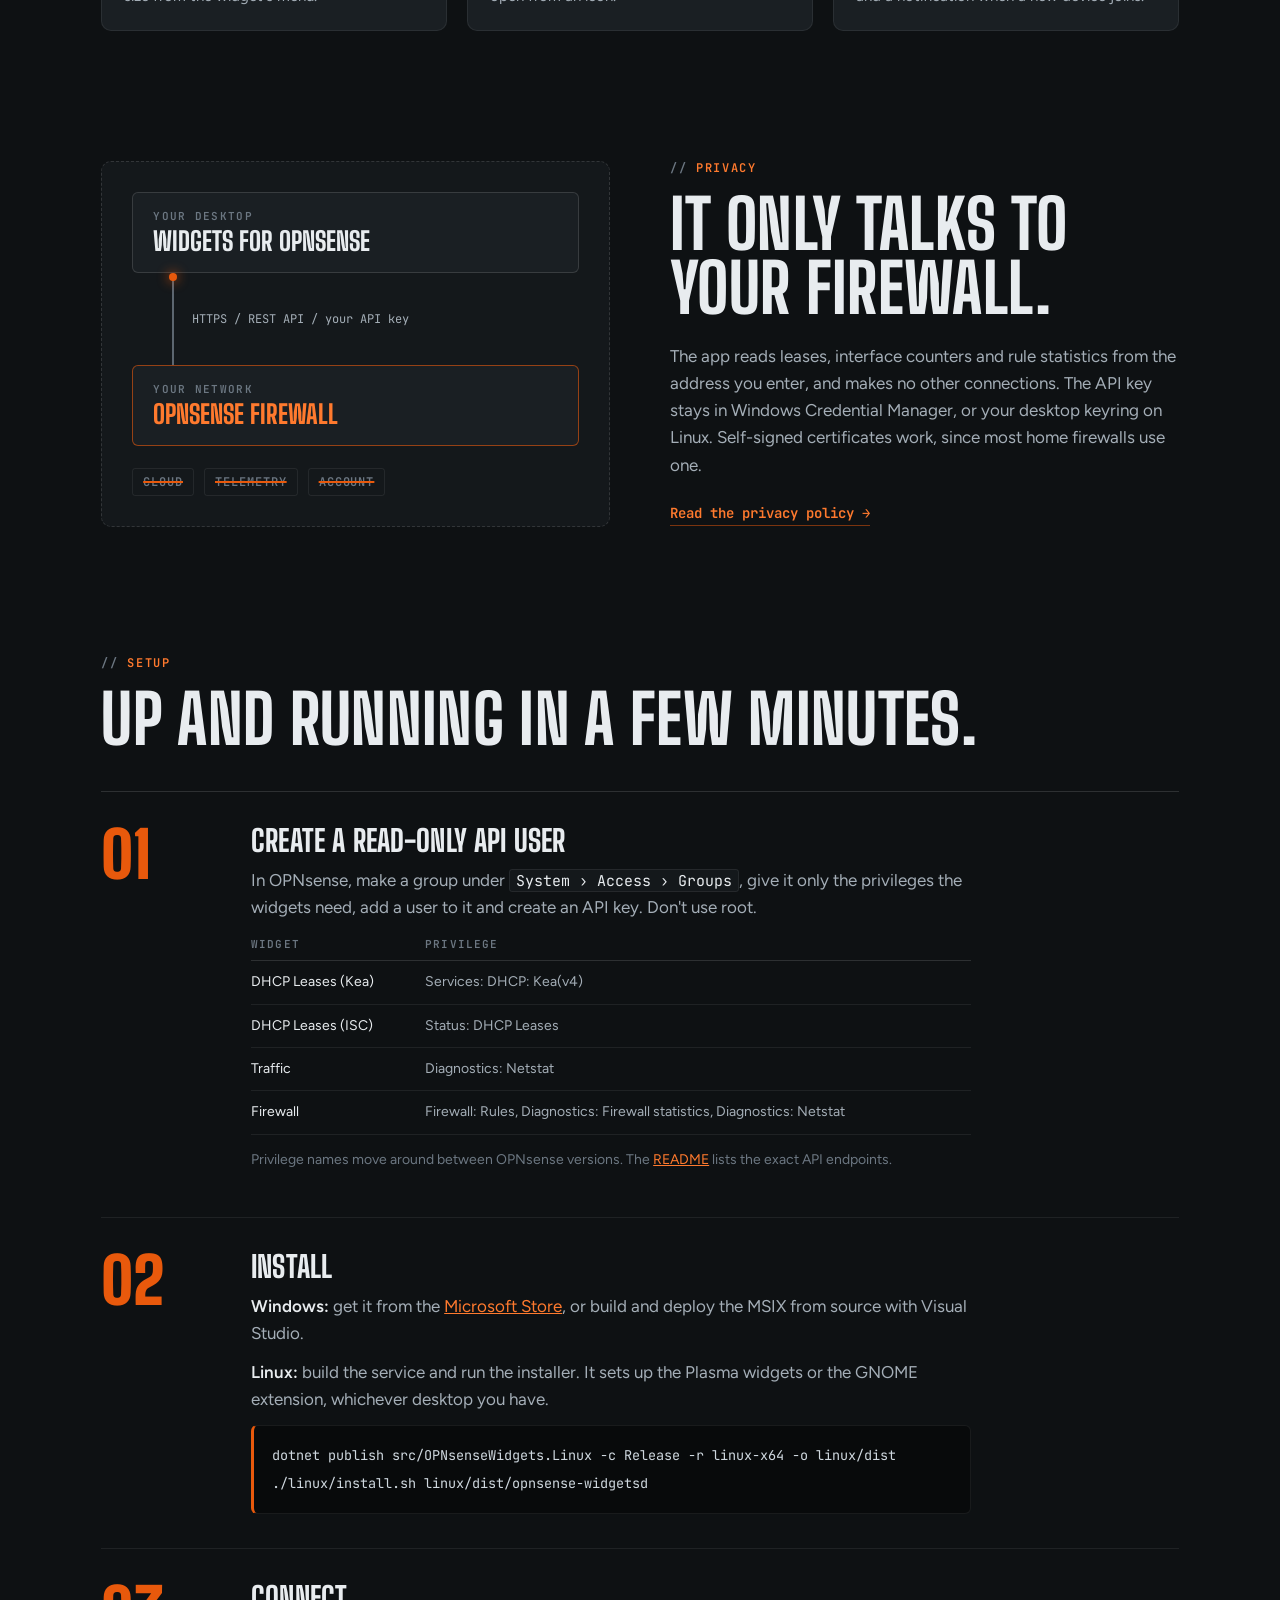
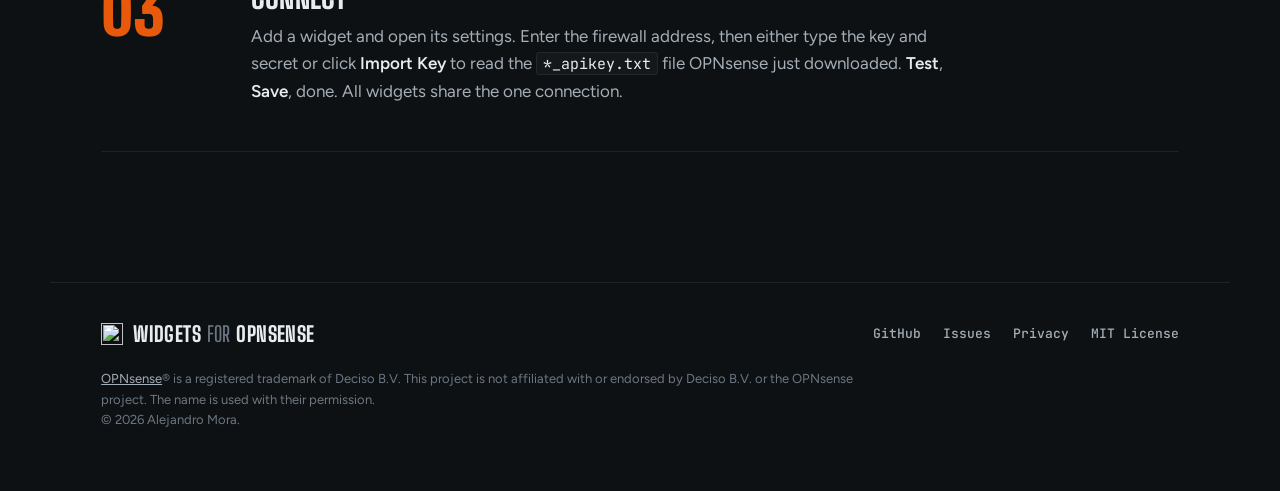
==== commit 2b301ba9: "docs: link the microsoft store listing The app is approved, so the site's main button and setup step" ====
--- a/site/index.html
+++ b/site/index.html
@@ -45,14 +45,14 @@
         without opening the OPNsense web UI. Three widgets for the Windows 11 Widget Board, KDE Plasma 6 and the GNOME top bar.
       </p>
       <div class="cta reveal" style="--d:3">
-        <a class="btn btn-primary" href="https://github.com/amd989/widgets-for-opnsense">
+        <a class="btn btn-primary" href="https://apps.microsoft.com/detail/9PD1Z0HV5L04">
+          <svg viewBox="0 0 16 16" aria-hidden="true"><path fill="currentColor" d="M0 0h7.5v7.5H0zM8.5 0H16v7.5H8.5zM0 8.5h7.5V16H0zM8.5 8.5H16V16H8.5z"/></svg>
+          Get it from Microsoft Store
+        </a>
+        <a class="btn btn-ghost" href="https://github.com/amd989/widgets-for-opnsense">
           <svg viewBox="0 0 16 16" aria-hidden="true"><path fill="currentColor" d="M8 0a8 8 0 0 0-2.53 15.59c.4.07.55-.17.55-.38v-1.34c-2.23.48-2.7-1.07-2.7-1.07-.36-.92-.89-1.17-.89-1.17-.73-.5.06-.49.06-.49.8.06 1.23.83 1.23.83.72 1.23 1.88.87 2.34.67.07-.52.28-.87.5-1.07-1.78-.2-3.65-.89-3.65-3.95 0-.87.31-1.59.83-2.15-.08-.2-.36-1.02.08-2.12 0 0 .67-.21 2.2.82a7.6 7.6 0 0 1 4 0c1.53-1.03 2.2-.82 2.2-.82.44 1.1.16 1.92.08 2.12.51.56.82 1.28.82 2.15 0 3.07-1.87 3.75-3.66 3.95.29.25.54.73.54 1.48v2.2c0 .21.15.46.55.38A8 8 0 0 0 8 0Z"/></svg>
           Source on GitHub
         </a>
-        <span class="btn btn-ghost" title="Submitted to the Microsoft Store, waiting for certification">
-          <svg viewBox="0 0 16 16" aria-hidden="true"><path fill="currentColor" d="M0 0h7.5v7.5H0zM8.5 0H16v7.5H8.5zM0 8.5h7.5V16H0zM8.5 8.5H16V16H8.5z"/></svg>
-          Microsoft Store <small>coming soon</small>
-        </span>
       </div>
       <p class="meta reveal" style="--d:4">Free <i>/</i> MIT licensed <i>/</i> no account, no telemetry</p>
     </div>
@@ -216,7 +216,7 @@
       </li>
       <li class="reveal-on-scroll">
         <h3>Install</h3>
-        <p><b>Windows:</b> from the Microsoft Store once it's approved, or build and deploy the MSIX from source with Visual Studio.</p>
+        <p><b>Windows:</b> get it from the <a href="https://apps.microsoft.com/detail/9PD1Z0HV5L04">Microsoft Store</a>, or build and deploy the MSIX from source with Visual Studio.</p>
         <p><b>Linux:</b> build the service and run the installer. It sets up the Plasma widgets or the GNOME extension, whichever desktop you have.</p>
         <pre><code>dotnet publish src/OPNsenseWidgets.Linux -c Release -r linux-x64 -o linux/dist
 ./linux/install.sh linux/dist/opnsense-widgetsd</code></pre>
--- a/site/site.css
+++ b/site/site.css
@@ -93,8 +93,8 @@
 .btn svg { width: 17px; height: 17px; }
 .btn-primary { background: var(--orange); color: #fff; box-shadow: 0 0 0 1px var(--orange), 0 10px 30px -10px rgba(232, 89, 12, 0.7); }
 .btn-primary:hover { background: var(--orange-2); transform: translateY(-2px); }
-.btn-ghost { border: 1px solid var(--line-2); color: var(--text-2); cursor: default; }
-.btn-ghost small { font: 600 10px/1 var(--mono); text-transform: uppercase; letter-spacing: 0.1em; color: var(--orange-2); border: 1px solid rgba(232, 89, 12, 0.5); padding: 4px 6px; border-radius: 3px; }
+.btn-ghost { border: 1px solid var(--line-2); color: var(--text-2); }
+.btn-ghost:hover { border-color: var(--text-2); color: var(--text); transform: translateY(-2px); }
 .meta { font: 400 13px/1 var(--mono); color: var(--text-3); }
 .meta i { font-style: normal; color: var(--orange); padding: 0 6px; }
 
@@ -250,6 +250,7 @@
 .steps h3 { font-size: 30px; }
 .steps p { color: var(--text-2); max-width: 720px; margin-bottom: 12px; }
 .steps b { color: var(--text); font-weight: 600; }
+.steps p a { color: var(--orange-2); }
 .path { font: 400 0.88em var(--mono); color: var(--text); background: var(--bg-2); border: 1px solid var(--line); padding: 1px 6px; border-radius: 3px; white-space: nowrap; }
 .note { font-size: 14px; color: var(--text-3) !important; }
 .note a { color: var(--text-2); }
